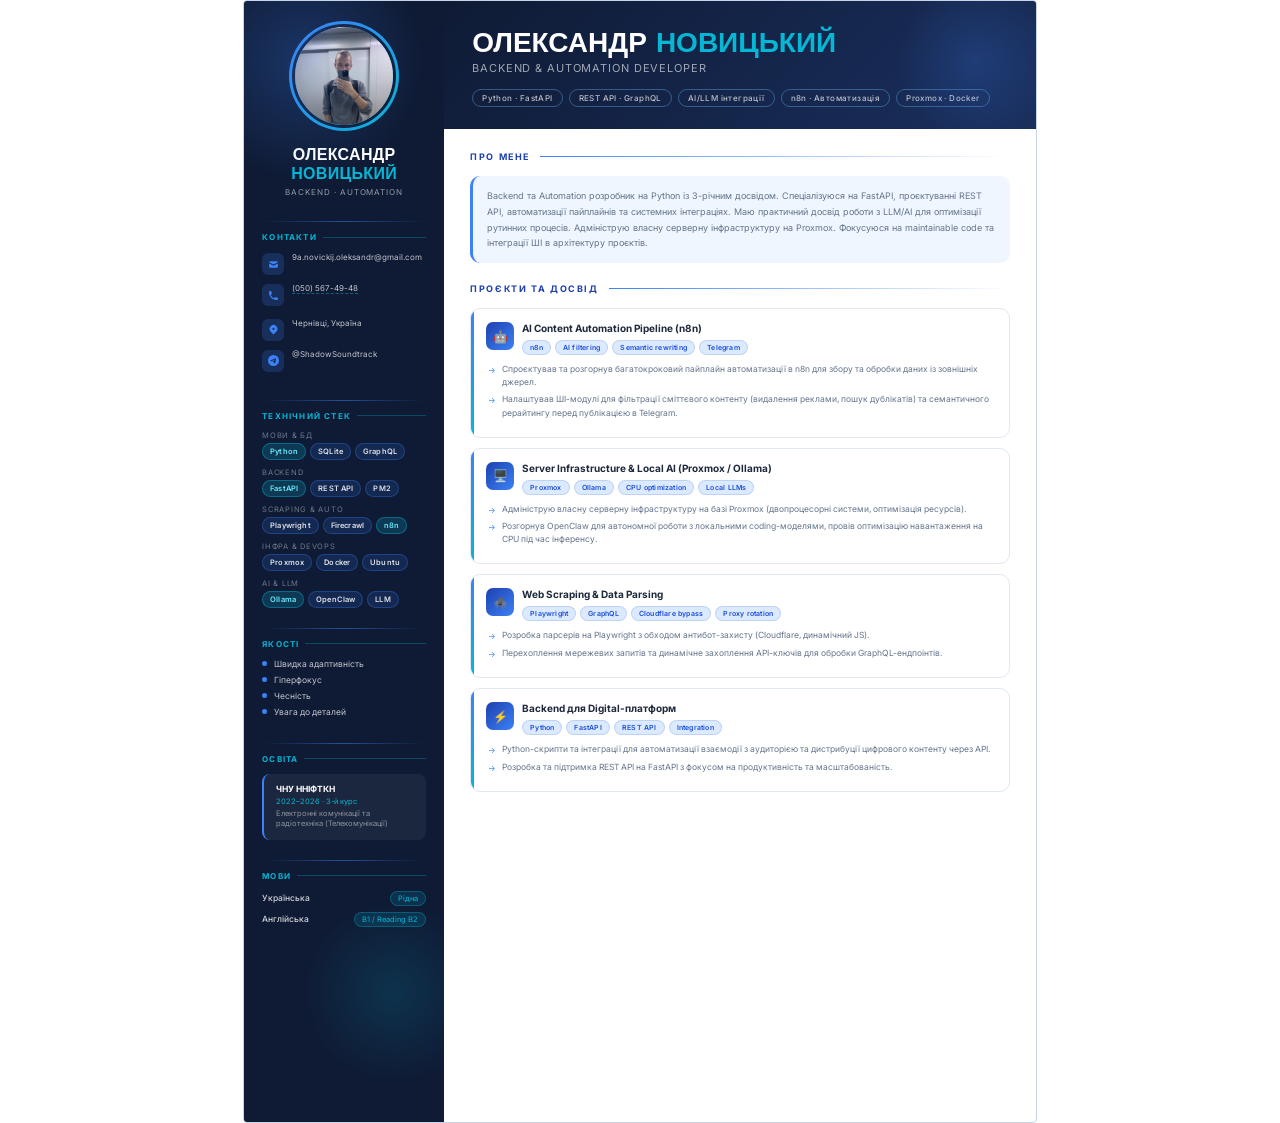
==== Новіцький_Резюме.html @ d30bed6c "first commit" ====
﻿<!DOCTYPE html>
<html lang="uk">
<head>
<meta charset="UTF-8">
<meta name="viewport" content="width=device-width, initial-scale=1.0">
<title>Олександр Новицький — Резюме</title>
<link rel="stylesheet" href="style.css">
<meta name="description" content="Резюме Олександра Новіцького — Backend та Automation розробник на Python, FastAPI, n8n, AI/LLM інтеграції.">
<meta name="author" content="Олександр Новицький">
<meta property="og:title" content="Олександр Новицький — Backend Developer">
<meta property="og:description" content="Backend та Automation розробник на Python із 3-річним досвідом.">
</head>
<body>
<div class="page">

  <!-- SIDEBAR -->
  <aside class="sidebar">
    <div class="photo-wrap">
      <div class="photo-ring">
        <img src="1.jpg" alt="Олександр Новицький">
      </div>
      <div class="s-name">
        <div class="first">ОЛЕКСАНДР</div>
        <div class="last">НОВИЦЬКИЙ</div>
      </div>
      <div class="s-title">Backend · Automation</div>
    </div>

    <div class="divider-grad"></div>

    <!-- Contacts -->
    <div class="s-section">
      <div class="s-section-title">Контакти</div>

      <div class="contact-item">
        <div class="contact-icon">
          <svg viewBox="0 0 20 20"><path d="M2.003 5.884L10 9.882l7.997-3.998A2 2 0 0016 4H4a2 2 0 00-1.997 1.884z"/><path d="M18 8.118l-8 4-8-4V14a2 2 0 002 2h12a2 2 0 002-2V8.118z"/></svg>
        </div>
        <div class="contact-text"><a href="mailto:9a.novickij.oleksandr@gmail.com" class="contact-link">9a.novickij.oleksandr@gmail.com</a></div>
      </div>

      <div class="contact-item">
        <div class="contact-icon">
          <svg viewBox="0 0 20 20"><path d="M2 3a1 1 0 011-1h2.153a1 1 0 01.986.836l.74 4.435a1 1 0 01-.54 1.06l-1.548.773a11.037 11.037 0 006.105 6.105l.774-1.548a1 1 0 011.059-.54l4.435.74a1 1 0 01.836.986V17a1 1 0 01-1 1h-2C7.82 18 2 12.18 2 5V3z"/></svg>
        </div>
        <div class="contact-text"><a href="tel:+380505674948" class="contact-link phone-link" onclick="copyPhone(event)" title="Натисніть для копіювання">(050) 567-49-48</a><span class="copy-toast" id="copyToast">Скопійовано!</span></div>
      </div>

      <div class="contact-item">
        <div class="contact-icon">
          <svg viewBox="0 0 20 20"><path fill-rule="evenodd" d="M5.05 4.05a7 7 0 119.9 9.9L10 18.9l-4.95-4.95a7 7 0 010-9.9zM10 11a2 2 0 100-4 2 2 0 000 4z" clip-rule="evenodd"/></svg>
        </div>
        <div class="contact-text">Чернівці, Україна</div>
      </div>

      <div class="contact-item">
        <div class="contact-icon">
          <svg viewBox="0 0 24 24"><path d="M11.944 0A12 12 0 000 12a12 12 0 0012 12 12 12 0 0012-12A12 12 0 0012 0a12 12 0 00-.056 0zm4.962 7.224c.1-.002.321.023.465.14a.506.506 0 01.171.325c.016.093.036.306.02.472-.18 1.898-.962 6.502-1.36 8.627-.168.9-.499 1.201-.82 1.23-.696.065-1.225-.46-1.9-.902-1.056-.693-1.653-1.124-2.678-1.8-1.185-.78-.417-1.21.258-1.91.177-.184 3.247-2.977 3.307-3.23.007-.032.014-.15-.056-.212s-.174-.041-.249-.024c-.106.024-1.793 1.14-5.061 3.345-.48.33-.913.49-1.302.48-.428-.008-1.252-.241-1.865-.44-.752-.245-1.349-.374-1.297-.789.027-.216.325-.437.893-.663 3.498-1.524 5.83-2.529 6.998-3.014 3.332-1.386 4.025-1.627 4.476-1.635z"/></svg>
        </div>
        <div class="contact-text"><a href="https://t.me/ShadowSoundtrack" class="contact-link" target="_blank">@ShadowSoundtrack</a></div>
      </div>
    </div>

    <div class="divider-grad"></div>

    <!-- Tech Stack -->
    <div class="s-section">
      <div class="s-section-title">Технічний стек</div>

      <div class="tech-cat">Мови & БД</div>
      <div class="tech-grid">
        <span class="tech-pill highlight">Python</span>
        <span class="tech-pill">SQLite</span>
        <span class="tech-pill">GraphQL</span>
      </div>

      <div class="tech-cat">Backend</div>
      <div class="tech-grid">
        <span class="tech-pill highlight">FastAPI</span>
        <span class="tech-pill">REST API</span>
        <span class="tech-pill">PM2</span>
      </div>

      <div class="tech-cat">Scraping & Auto</div>
      <div class="tech-grid">
        <span class="tech-pill">Playwright</span>
        <span class="tech-pill">Firecrawl</span>
        <span class="tech-pill highlight">n8n</span>
      </div>

      <div class="tech-cat">Інфра & DevOps</div>
      <div class="tech-grid">
        <span class="tech-pill">Proxmox</span>
        <span class="tech-pill">Docker</span>
        <span class="tech-pill">Ubuntu</span>
      </div>

      <div class="tech-cat">AI & LLM</div>
      <div class="tech-grid">
        <span class="tech-pill highlight">Ollama</span>
        <span class="tech-pill">OpenClaw</span>
        <span class="tech-pill">LLM</span>
      </div>
    </div>

    <div class="divider-grad"></div>

    <!-- Qualities -->
    <div class="s-section">
      <div class="s-section-title">Якості</div>
      <div class="quality-item"><div class="quality-dot"></div>Швидка адаптивність</div>
      <div class="quality-item"><div class="quality-dot"></div>Гіперфокус</div>
      <div class="quality-item"><div class="quality-dot"></div>Чесність</div>
      <div class="quality-item"><div class="quality-dot"></div>Увага до деталей</div>
    </div>

    <div class="divider-grad"></div>

    <!-- Education -->
    <div class="s-section">
      <div class="s-section-title">Освіта</div>
      <div class="edu-block">
        <div class="edu-uni">ЧНУ ННІФТКН</div>
        <div class="edu-year">2022–2026 · 3-й курс</div>
        <div class="edu-spec">Електронні комунікації та радіотехніка (Телекомунікації)</div>
      </div>
    </div>

    <div class="divider-grad"></div>

    <!-- Languages -->
    <div class="s-section">
      <div class="s-section-title">Мови</div>
      <div class="lang-item"><span class="lang-name">Українська</span><span class="lang-level">Рідна</span></div>
      <div class="lang-item"><span class="lang-name">Англійська</span><span class="lang-level">B1 / Reading B2</span></div>
    </div>  </aside>

  <!-- MAIN -->
  <main class="main">
    <div class="main-header">
      <div class="main-header-name">ОЛЕКСАНДР <span>НОВИЦЬКИЙ</span></div>
      <div class="main-header-role">Backend &amp; Automation Developer</div>
      <div class="header-tags">
        <span class="header-tag">Python · FastAPI</span>
        <span class="header-tag">REST API · GraphQL</span>
        <span class="header-tag">AI/LLM інтеграції</span>
        <span class="header-tag">n8n · Автоматизація</span>
        <span class="header-tag">Proxmox · Docker</span>
      </div>
    </div>

    <div class="content">

      <!-- About -->
      <div class="section">
        <div class="section-title">Про мене</div>
        <div class="about-text">
          Backend та Automation розробник на Python із 3-річним досвідом. Спеціалізуюся на FastAPI, проєктуванні REST API, автоматизації пайплайнів та системних інтеграціях. Маю практичний досвід роботи з LLM/AI для оптимізації рутинних процесів. Адмініструю власну серверну інфраструктуру на Proxmox. Фокусуюся на maintainable code та інтеграції ШІ в архітектуру проєктів.
        </div>
      </div>

      <!-- Projects -->
      <div class="section">
        <div class="section-title">Проєкти та досвід</div>

        <div class="project-card">
          <div class="project-header">
            <div class="project-icon">🤖</div>
            <div class="project-title-wrap">
              <div class="project-title">AI Content Automation Pipeline (n8n)</div>
              <div class="tag-row">
                <span class="tag">n8n</span>
                <span class="tag">AI filtering</span>
                <span class="tag">Semantic rewriting</span>
                <span class="tag">Telegram</span>
              </div>
            </div>
          </div>
          <div class="project-bullets">
            <div class="bullet">Спроєктував та розгорнув багатокроковий пайплайн автоматизації в n8n для збору та обробки даних із зовнішніх джерел.</div>
            <div class="bullet">Налаштував ШІ-модулі для фільтрації сміттєвого контенту (видалення реклами, пошук дублікатів) та семантичного рерайтингу перед публікацією в Telegram.</div>
          </div>
        </div>

        <div class="project-card">
          <div class="project-header">
            <div class="project-icon">🖥️</div>
            <div class="project-title-wrap">
              <div class="project-title">Server Infrastructure &amp; Local AI (Proxmox / Ollama)</div>
              <div class="tag-row">
                <span class="tag">Proxmox</span>
                <span class="tag">Ollama</span>
                <span class="tag">CPU optimization</span>
                <span class="tag">Local LLMs</span>
              </div>
            </div>
          </div>
          <div class="project-bullets">
            <div class="bullet">Адмініструю власну серверну інфраструктуру на базі Proxmox (двопроцесорні системи, оптимізація ресурсів).</div>
            <div class="bullet">Розгорнув OpenClaw для автономної роботи з локальними coding-моделями, провів оптимізацію навантаження на CPU під час інференсу.</div>
          </div>
        </div>

        <div class="project-card">
          <div class="project-header">
            <div class="project-icon">🕷️</div>
            <div class="project-title-wrap">
              <div class="project-title">Web Scraping &amp; Data Parsing</div>
              <div class="tag-row">
                <span class="tag">Playwright</span>
                <span class="tag">GraphQL</span>
                <span class="tag">Cloudflare bypass</span>
                <span class="tag">Proxy rotation</span>
              </div>
            </div>
          </div>
          <div class="project-bullets">
            <div class="bullet">Розробка парсерів на Playwright з обходом антибот-захисту (Cloudflare, динамічний JS).</div>
            <div class="bullet">Перехоплення мережевих запитів та динамічне захоплення API-ключів для обробки GraphQL-ендпоінтів.</div>
          </div>
        </div>

        <div class="project-card">
          <div class="project-header">
            <div class="project-icon">⚡</div>
            <div class="project-title-wrap">
              <div class="project-title">Backend для Digital-платформ</div>
              <div class="tag-row">
                <span class="tag">Python</span>
                <span class="tag">FastAPI</span>
                <span class="tag">REST API</span>
                <span class="tag">Integration</span>
              </div>
            </div>
          </div>
          <div class="project-bullets">
            <div class="bullet">Python-скрипти та інтеграції для автоматизації взаємодії з аудиторією та дистрибуції цифрового контенту через API.</div>
            <div class="bullet">Розробка та підтримка REST API на FastAPI з фокусом на продуктивність та масштабованість.</div>
          </div>
        </div>

      </div>
    </div>
  </main>

</div>
<script>
function copyPhone(e) {
  e.preventDefault();
  navigator.clipboard.writeText('+380505674948').then(function() {
    var toast = document.getElementById('copyToast');
    toast.classList.add('show');
    setTimeout(function() { toast.classList.remove('show'); }, 2000);
  });
}
</script></body>
</html>
---- style.css ----
﻿
  @import url('https://fonts.googleapis.com/css2?family=Inter:wght@300;400;500;600;700;800&family=Syne:wght@700;800&display=swap');

  *, *::before, *::after { box-sizing: border-box; margin: 0; padding: 0; }

  :root {
    --navy: #0F1B35;
    --blue: #1E40AF;
    --accent: #3B82F6;
    --cyan: #06B6D4;
    --light: #F0F6FF;
    --text: #1E293B;
    --muted: #64748B;
    --border: #E2E8F0;
    --tag-bg: #DBEAFE;
    --tag-text: #1D4ED8;
    --white: #ffffff;
  }

  body {
    font-family: 'Inter', sans-serif;
    background: #E8EDF5;
    display: flex;
    justify-content: center;
    align-items: flex-start;
    min-height: 100vh;
    padding: 100px 20px;
    color: var(--text);
  }

  .page {
    width: 210mm;
    min-height: 297mm;
    background: white;
    display: grid;
    grid-template-columns: 200px 1fr;
    box-shadow: 0 20px 60px rgba(0,0,0,0.15);
    border-radius: 4px;
    border: 1px solid #C8D5E8;
    overflow: hidden;
    position: relative;
  }

  /* ─── SIDEBAR ─── */
  .sidebar {
    background: var(--navy);
    padding: 0;
    display: flex;
    flex-direction: column;
    position: relative;
    overflow: hidden;
  }

  .sidebar::before {
    content: '';
    position: absolute;
    top: -60px; left: -60px;
    width: 240px; height: 240px;
    background: radial-gradient(circle, rgba(59,130,246,0.25) 0%, transparent 70%);
    pointer-events: none;
  }
  .sidebar::after {
    content: '';
    position: absolute;
    bottom: 40px; right: -40px;
    width: 180px; height: 180px;
    background: radial-gradient(circle, rgba(6,182,212,0.15) 0%, transparent 70%);
    pointer-events: none;
  }

  .photo-wrap {
    padding: 20px 20px 14px;
    display: flex;
    flex-direction: column;
    align-items: center;
    gap: 0;
  }

  .photo-ring {
    width: 110px;
    height: 110px;
    border-radius: 50%;
    padding: 3px;
    background: linear-gradient(135deg, var(--accent), var(--cyan));
    flex-shrink: 0;
  }

  .photo-ring img {
    width: 100%;
    height: 100%;
    border-radius: 50%;
    object-fit: cover;
    object-position: center top;
    display: block;
    border: 3px solid var(--navy);
  }

  .s-name {
    margin-top: 14px;
    text-align: center;
  }

  .s-name .first {
    font-family: 'Syne', sans-serif;
    font-size: 16px;
    font-weight: 800;
    color: white;
    letter-spacing: 0.02em;
    line-height: 1.2;
  }

  .s-name .last {
    font-family: 'Syne', sans-serif;
    font-size: 16px;
    font-weight: 800;
    color: var(--cyan);
    letter-spacing: 0.02em;
  }

  .s-title {
    font-size: 8px;
    color: rgba(255,255,255,0.55);
    text-transform: uppercase;
    letter-spacing: 0.12em;
    margin-top: 4px;
    text-align: center;
  }

  .divider-grad {
    height: 1px;
    background: linear-gradient(90deg, transparent, rgba(59,130,246,0.5), transparent);
    margin: 10px 20px;
  }

  .s-section {
    padding: 0 18px 10px;
  }

  .s-section-title {
    font-size: 8px;
    font-weight: 700;
    text-transform: uppercase;
    letter-spacing: 0.15em;
    color: var(--cyan);
    margin-bottom: 10px;
    display: flex;
    align-items: center;
    gap: 6px;
  }

  .s-section-title::after {
    content: '';
    flex: 1;
    height: 1px;
    background: rgba(6,182,212,0.3);
  }

  /* Contacts */
  .contact-item {
    display: flex;
    align-items: flex-start;
    gap: 8px;
    margin-bottom: 8px;
  }

  .contact-icon {
    width: 22px;
    height: 22px;
    border-radius: 6px;
    background: rgba(59,130,246,0.2);
    display: flex;
    align-items: center;
    justify-content: center;
    flex-shrink: 0;
    margin-top: 1px;
  }

  .contact-icon svg {
    width: 11px;
    height: 11px;
    fill: var(--accent);
  }

  .contact-text {
    font-size: 8px;
    color: rgba(255,255,255,0.75);
    line-height: 1.4;
    overflow-wrap: break-word;
    word-break: break-word;
  }

  /* Tech pills */
  .tech-grid {
    display: flex;
    flex-wrap: wrap;
    gap: 4px;
  }

  .tech-pill {
    font-size: 7.5px;
    font-weight: 600;
    padding: 3px 7px;
    border-radius: 20px;
    background: rgba(59,130,246,0.15);
    color: rgba(255,255,255,0.85);
    border: 1px solid rgba(59,130,246,0.3);
    letter-spacing: 0.02em;
  }

  .tech-pill.highlight {
    background: rgba(6,182,212,0.2);
    border-color: rgba(6,182,212,0.4);
    color: #67E8F9;
  }

  /* Cat label */
  .tech-cat {
    font-size: 7.5px;
    color: rgba(255,255,255,0.4);
    text-transform: uppercase;
    letter-spacing: 0.1em;
    margin-top: 8px;
    margin-bottom: 3px;
  }

  /* Qualities */
  .quality-item {
    display: flex;
    align-items: center;
    gap: 7px;
    margin-bottom: 6px;
    font-size: 8.5px;
    color: rgba(255,255,255,0.75);
  }

  .quality-dot {
    width: 5px;
    height: 5px;
    border-radius: 50%;
    background: var(--accent);
    flex-shrink: 0;
  }

  /* Education */
  .edu-block {
    background: rgba(255,255,255,0.05);
    border-radius: 8px;
    padding: 10px 12px;
    border-left: 2px solid var(--accent);
  }

  .edu-uni {
    font-size: 8.5px;
    font-weight: 700;
    color: white;
    margin-bottom: 3px;
  }

  .edu-year {
    font-size: 7.5px;
    color: var(--cyan);
    margin-bottom: 3px;
  }

  .edu-spec {
    font-size: 7.5px;
    color: rgba(255,255,255,0.5);
    line-height: 1.4;
  }

  /* ─── MAIN ─── */
  .main {
    padding: 0;
    display: flex;
    flex-direction: column;
  }

  /* Header strip */
  .main-header {
    background: linear-gradient(135deg, var(--navy) 0%, #1a2f5e 100%);
    padding: 28px 28px 22px;
    position: relative;
    overflow: hidden;
  }

  .main-header::before {
    content: '';
    position: absolute;
    right: -20px; top: -20px;
    width: 160px; height: 160px;
    background: radial-gradient(circle, rgba(59,130,246,0.2) 0%, transparent 70%);
  }

  .main-header-name {
    font-family: 'Syne', sans-serif;
    font-size: 28px;
    font-weight: 800;
    color: white;
    line-height: 1;
    margin-bottom: 4px;
  }

  .main-header-name span {
    color: var(--cyan);
  }

  .main-header-role {
    font-size: 11px;
    color: rgba(255,255,255,0.6);
    font-weight: 400;
    letter-spacing: 0.08em;
    text-transform: uppercase;
    margin-bottom: 14px;
  }

  .header-tags {
    display: flex;
    flex-wrap: wrap;
    gap: 6px;
  }

  .header-tag {
    font-size: 8px;
    padding: 3px 9px;
    border-radius: 20px;
    border: 1px solid rgba(99,179,237,0.4);
    color: rgba(255,255,255,0.7);
    font-weight: 500;
    letter-spacing: 0.05em;
  }

  /* Content */
  .content {
    padding: 22px 26px;
    flex: 1;
  }

  .section {
    margin-bottom: 20px;
  }

  .section-title {
    font-size: 9px;
    font-weight: 700;
    text-transform: uppercase;
    letter-spacing: 0.18em;
    color: var(--blue);
    margin-bottom: 14px;
    display: flex;
    align-items: center;
    gap: 10px;
  }

  .section-title::after {
    content: '';
    flex: 1;
    height: 1px;
    background: linear-gradient(90deg, var(--accent), transparent);
  }

  /* About */
  .about-text {
    font-size: 9px;
    line-height: 1.75;
    color: var(--muted);
    background: var(--light);
    border-radius: 10px;
    padding: 12px 14px;
    border-left: 3px solid var(--accent);
  }

  /* Projects */
  .project-card {
    border: 1px solid var(--border);
    border-radius: 10px;
    padding: 13px 15px;
    margin-bottom: 10px;
    position: relative;
    overflow: hidden;
    background: white;
    transition: all 0.2s;
  }

  .project-card::before {
    content: '';
    position: absolute;
    left: 0; top: 0; bottom: 0;
    width: 3px;
    background: linear-gradient(180deg, var(--accent), var(--cyan));
  }

  .project-header {
    display: flex;
    align-items: flex-start;
    justify-content: space-between;
    margin-bottom: 8px;
    gap: 8px;
  }

  .project-icon {
    width: 28px;
    height: 28px;
    border-radius: 7px;
    background: linear-gradient(135deg, var(--blue), var(--accent));
    display: flex;
    align-items: center;
    justify-content: center;
    flex-shrink: 0;
    font-size: 12px;
  }

  .project-title-wrap {
    flex: 1;
  }

  .project-title {
    font-size: 10px;
    font-weight: 700;
    color: var(--text);
    line-height: 1.3;
    margin-bottom: 5px;
  }

  .tag-row {
    display: flex;
    flex-wrap: wrap;
    gap: 4px;
  }

  .tag {
    font-size: 7px;
    font-weight: 600;
    padding: 2px 7px;
    border-radius: 20px;
    background: var(--tag-bg);
    color: var(--tag-text);
    letter-spacing: 0.03em;
    border: 1px solid rgba(29,78,216,0.15);
  }

  .project-bullets {
    margin-top: 8px;
    padding-left: 2px;
  }

  .bullet {
    font-size: 8.5px;
    color: var(--muted);
    line-height: 1.55;
    margin-bottom: 4px;
    display: flex;
    gap: 6px;
  }

  .bullet::before {
    content: '→';
    color: var(--accent);
    font-size: 8px;
    flex-shrink: 0;
    margin-top: 1px;
  }

  /* Print */
  @media print {
    body { background: white; padding: 0; }
    .page { box-shadow: none; width: 100%; }
  }


/* clickable contact links */
.contact-link {
  color: rgba(255,255,255,0.75);
  text-decoration: none;
  transition: color 0.2s;
}
.contact-link:hover {
  color: #67E8F9;
  text-decoration: underline;
}
.phone-link {
  cursor: copy;
  border-bottom: 1px dashed rgba(6,182,212,0.45);
  transition: color 0.2s, border-color 0.2s, text-shadow 0.2s;
}
.phone-link:hover {
  color: #67E8F9 !important;
  border-bottom-color: #67E8F9;
  text-shadow: 0 0 8px rgba(6,182,212,0.5);
  text-decoration: none !important;
}
.copy-toast {
  display: inline-block;
  background: #22C55E;
  color: white;
  font-size: 8px;
  padding: 2px 8px;
  border-radius: 20px;
  opacity: 0;
  margin-left: 4px;
  transition: opacity 0.3s;
  pointer-events: none;
}
.copy-toast.show {
  opacity: 1;
}

/* Languages section */
.lang-item {
  display: flex;
  justify-content: space-between;
  align-items: center;
  margin-bottom: 6px;
  font-size: 8.5px;
}
.lang-name {
  color: rgba(255,255,255,0.8);
  font-weight: 500;
}
.lang-level {
  color: var(--cyan);
  font-size: 7.5px;
  background: rgba(6,182,212,0.15);
  padding: 2px 7px;
  border-radius: 10px;
  border: 1px solid rgba(6,182,212,0.3);
}


  body { background: white; padding: 0; }
  .page { box-shadow: none; width: 210mm; }
}
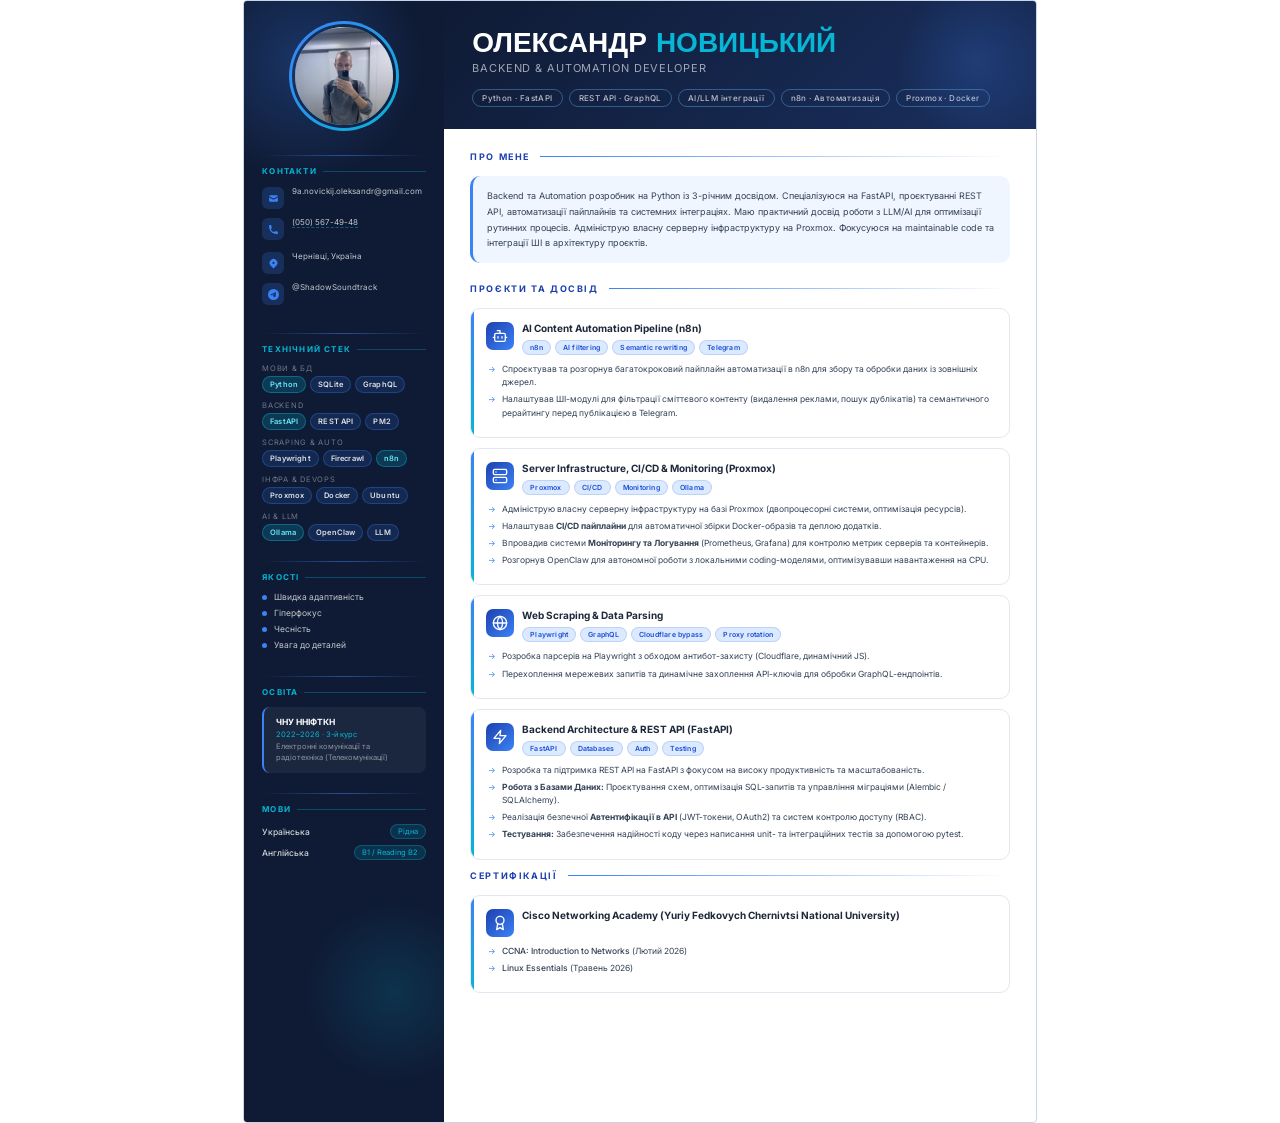
==== commit f2d21cda: "UI/UX updates, add practical experience, add Cisco and Linux certifications" ====
--- a/Новіцький_Резюме.html
+++ b/Новіцький_Резюме.html
@@ -1,4 +1,4 @@
-﻿<!DOCTYPE html>
+<!DOCTYPE html>
 <html lang="uk">
 <head>
 <meta charset="UTF-8">
@@ -19,11 +19,6 @@
       <div class="photo-ring">
         <img src="1.jpg" alt="Олександр Новицький">
       </div>
-      <div class="s-name">
-        <div class="first">ОЛЕКСАНДР</div>
-        <div class="last">НОВИЦЬКИЙ</div>
-      </div>
-      <div class="s-title">Backend · Automation</div>
     </div>
 
     <div class="divider-grad"></div>
@@ -165,7 +160,7 @@
 
         <div class="project-card">
           <div class="project-header">
-            <div class="project-icon">🤖</div>
+            <div class="project-icon"><svg xmlns="http://www.w3.org/2000/svg" width="16" height="16" viewBox="0 0 24 24" fill="none" stroke="currentColor" stroke-width="2" stroke-linecap="round" stroke-linejoin="round"><path d="M12 8V4H8"/><rect width="16" height="12" x="4" y="8" rx="2"/><path d="M2 14h2"/><path d="M20 14h2"/><path d="M15 13v2"/><path d="M9 13v2"/></svg></div>
             <div class="project-title-wrap">
               <div class="project-title">AI Content Automation Pipeline (n8n)</div>
               <div class="tag-row">
@@ -184,26 +179,28 @@
 
         <div class="project-card">
           <div class="project-header">
-            <div class="project-icon">🖥️</div>
-            <div class="project-title-wrap">
-              <div class="project-title">Server Infrastructure &amp; Local AI (Proxmox / Ollama)</div>
+            <div class="project-icon"><svg xmlns="http://www.w3.org/2000/svg" width="16" height="16" viewBox="0 0 24 24" fill="none" stroke="currentColor" stroke-width="2" stroke-linecap="round" stroke-linejoin="round"><rect width="20" height="8" x="2" y="2" rx="2" ry="2"/><rect width="20" height="8" x="2" y="14" rx="2" ry="2"/><line x1="6" x2="6.01" y1="6" y2="6"/><line x1="6" x2="6.01" y1="18" y2="18"/></svg></div>
+            <div class="project-title-wrap">
+              <div class="project-title">Server Infrastructure, CI/CD &amp; Monitoring (Proxmox)</div>
               <div class="tag-row">
                 <span class="tag">Proxmox</span>
+                <span class="tag">CI/CD</span>
+                <span class="tag">Monitoring</span>
                 <span class="tag">Ollama</span>
-                <span class="tag">CPU optimization</span>
-                <span class="tag">Local LLMs</span>
               </div>
             </div>
           </div>
           <div class="project-bullets">
             <div class="bullet">Адмініструю власну серверну інфраструктуру на базі Proxmox (двопроцесорні системи, оптимізація ресурсів).</div>
-            <div class="bullet">Розгорнув OpenClaw для автономної роботи з локальними coding-моделями, провів оптимізацію навантаження на CPU під час інференсу.</div>
-          </div>
-        </div>
-
-        <div class="project-card">
-          <div class="project-header">
-            <div class="project-icon">🕷️</div>
+            <div class="bullet">Налаштував <b>CI/CD пайплайни</b> для автоматичної збірки Docker-образів та деплою додатків.</div>
+            <div class="bullet">Впровадив системи <b>Моніторингу та Логування</b> (Prometheus, Grafana) для контролю метрик серверів та контейнерів.</div>
+            <div class="bullet">Розгорнув OpenClaw для автономної роботи з локальними coding-моделями, оптимізувавши навантаження на CPU.</div>
+          </div>
+        </div>
+
+        <div class="project-card">
+          <div class="project-header">
+            <div class="project-icon"><svg xmlns="http://www.w3.org/2000/svg" width="16" height="16" viewBox="0 0 24 24" fill="none" stroke="currentColor" stroke-width="2" stroke-linecap="round" stroke-linejoin="round"><circle cx="12" cy="12" r="10"/><path d="M12 2a14.5 14.5 0 0 0 0 20 14.5 14.5 0 0 0 0-20"/><path d="M2 12h20"/></svg></div>
             <div class="project-title-wrap">
               <div class="project-title">Web Scraping &amp; Data Parsing</div>
               <div class="tag-row">
@@ -222,23 +219,40 @@
 
         <div class="project-card">
           <div class="project-header">
-            <div class="project-icon">⚡</div>
-            <div class="project-title-wrap">
-              <div class="project-title">Backend для Digital-платформ</div>
-              <div class="tag-row">
-                <span class="tag">Python</span>
+            <div class="project-icon"><svg xmlns="http://www.w3.org/2000/svg" width="16" height="16" viewBox="0 0 24 24" fill="none" stroke="currentColor" stroke-width="2" stroke-linecap="round" stroke-linejoin="round"><polygon points="13 2 3 14 12 14 11 22 21 10 12 10 13 2"/></svg></div>
+            <div class="project-title-wrap">
+              <div class="project-title">Backend Architecture &amp; REST API (FastAPI)</div>
+              <div class="tag-row">
                 <span class="tag">FastAPI</span>
-                <span class="tag">REST API</span>
-                <span class="tag">Integration</span>
-              </div>
-            </div>
-          </div>
-          <div class="project-bullets">
-            <div class="bullet">Python-скрипти та інтеграції для автоматизації взаємодії з аудиторією та дистрибуції цифрового контенту через API.</div>
-            <div class="bullet">Розробка та підтримка REST API на FastAPI з фокусом на продуктивність та масштабованість.</div>
-          </div>
-        </div>
-
+                <span class="tag">Databases</span>
+                <span class="tag">Auth</span>
+                <span class="tag">Testing</span>
+              </div>
+            </div>
+          </div>
+          <div class="project-bullets">
+            <div class="bullet">Розробка та підтримка REST API на FastAPI з фокусом на високу продуктивність та масштабованість.</div>
+            <div class="bullet"><b>Робота з Базами Даних:</b> Проєктування схем, оптимізація SQL-запитів та управління міграціями (Alembic / SQLAlchemy).</div>
+            <div class="bullet">Реалізація безпечної <b>Автентифікації в API</b> (JWT-токени, OAuth2) та систем контролю доступу (RBAC).</div>
+            <div class="bullet"><b>Тестування:</b> Забезпечення надійності коду через написання unit- та інтеграційних тестів за допомогою pytest.</div>
+          </div>
+        </div>
+
+      <!-- Certifications -->
+      <div class="section">
+        <div class="section-title">Сертифікації</div>
+        <div class="project-card">
+          <div class="project-header">
+            <div class="project-icon"><svg xmlns="http://www.w3.org/2000/svg" width="16" height="16" viewBox="0 0 24 24" fill="none" stroke="currentColor" stroke-width="2" stroke-linecap="round" stroke-linejoin="round"><circle cx="12" cy="8" r="6"/><path d="M15.477 12.89 17 22l-5-3-5 3 1.523-9.11"/></svg></div>
+            <div class="project-title-wrap">
+              <div class="project-title">Cisco Networking Academy (Yuriy Fedkovych Chernivtsi National University)</div>
+            </div>
+          </div>
+          <div class="project-bullets">
+            <div class="bullet"><a href="ccna.pdf" target="_blank" style="color: var(--primary); text-decoration: none; font-weight: 500;">CCNA: Introduction to Networks</a> (Лютий 2026)</div>
+            <div class="bullet"><a href="linux.pdf" target="_blank" style="color: var(--primary); text-decoration: none; font-weight: 500;">Linux Essentials</a> (Травень 2026)</div>
+          </div>
+        </div>
       </div>
     </div>
   </main>
--- a/style.css
+++ b/style.css
@@ -1,4 +1,4 @@
-﻿
+
   @import url('https://fonts.googleapis.com/css2?family=Inter:wght@300;400;500;600;700;800&family=Syne:wght@700;800&display=swap');
 
   *, *::before, *::after { box-sizing: border-box; margin: 0; padding: 0; }
@@ -10,7 +10,7 @@
     --cyan: #06B6D4;
     --light: #F0F6FF;
     --text: #1E293B;
-    --muted: #64748B;
+    --muted: #334155;
     --border: #E2E8F0;
     --tag-bg: #DBEAFE;
     --tag-text: #1D4ED8;
@@ -407,6 +407,7 @@
     justify-content: center;
     flex-shrink: 0;
     font-size: 12px;
+    color: #ffffff;
   }
 
   .project-title-wrap {
@@ -448,16 +449,17 @@
     color: var(--muted);
     line-height: 1.55;
     margin-bottom: 4px;
-    display: flex;
-    gap: 6px;
+    position: relative;
+    padding-left: 14px;
   }
 
   .bullet::before {
     content: '→';
     color: var(--accent);
     font-size: 8px;
-    flex-shrink: 0;
-    margin-top: 1px;
+    position: absolute;
+    left: 0;
+    top: 0;
   }
 
   /* Print */
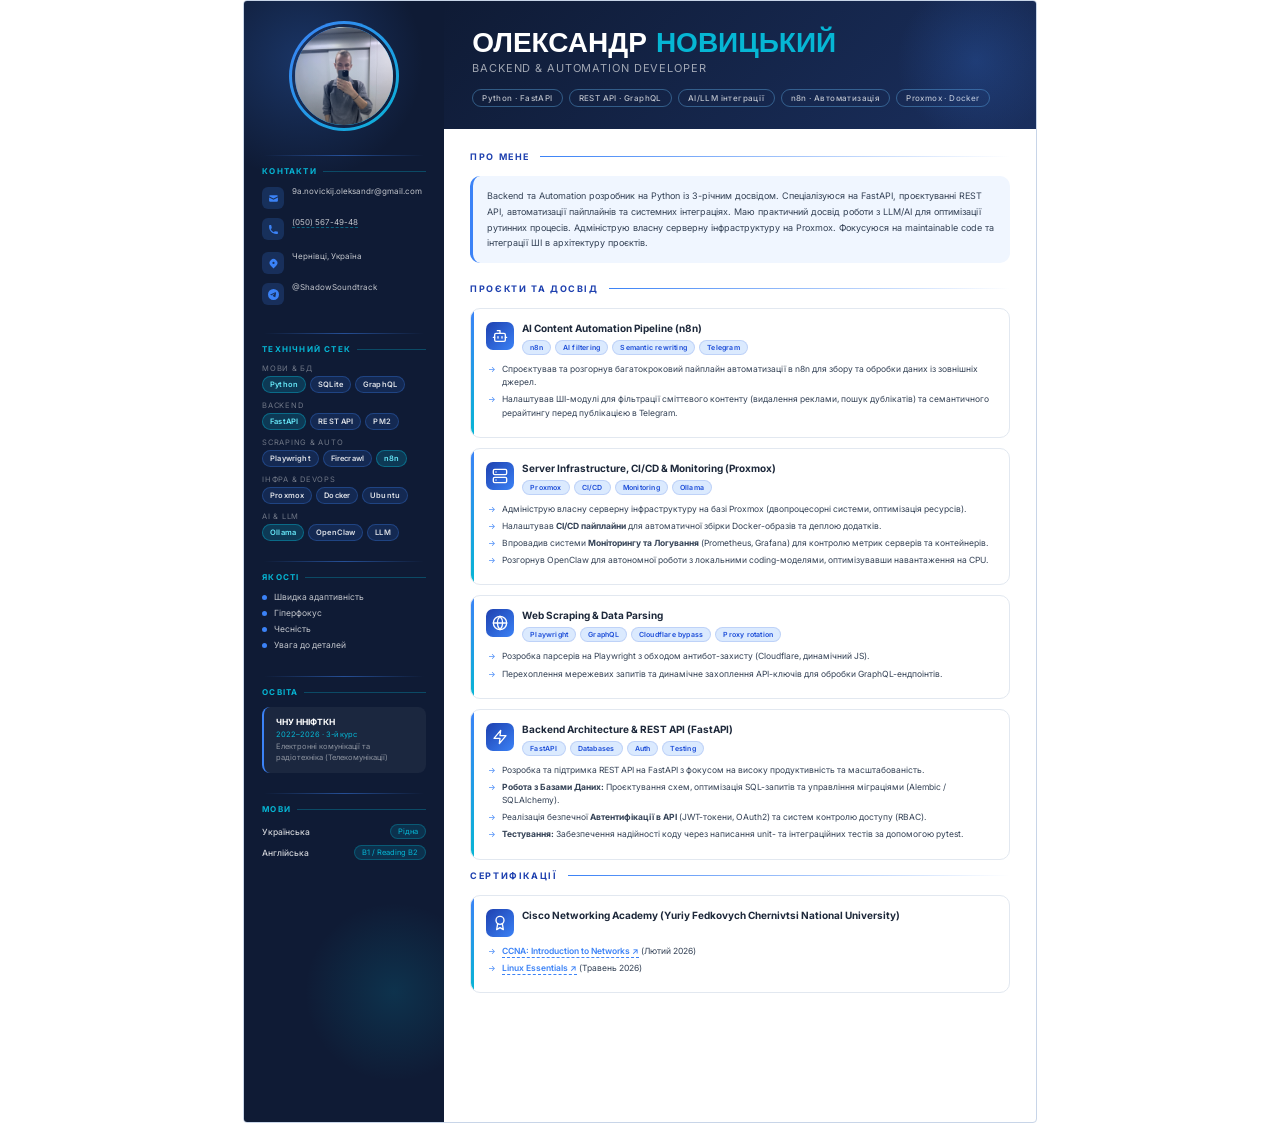
==== commit 029ff69e: "Highlight certificate links" ====
--- a/Новіцький_Резюме.html
+++ b/Новіцький_Резюме.html
@@ -249,8 +249,8 @@
             </div>
           </div>
           <div class="project-bullets">
-            <div class="bullet"><a href="ccna.pdf" target="_blank" style="color: var(--primary); text-decoration: none; font-weight: 500;">CCNA: Introduction to Networks</a> (Лютий 2026)</div>
-            <div class="bullet"><a href="linux.pdf" target="_blank" style="color: var(--primary); text-decoration: none; font-weight: 500;">Linux Essentials</a> (Травень 2026)</div>
+            <div class="bullet"><a href="ccna.pdf" target="_blank" style="color: var(--accent); text-decoration: underline; text-decoration-style: dashed; text-underline-offset: 3px; font-weight: 600;">CCNA: Introduction to Networks ↗</a> (Лютий 2026)</div>
+            <div class="bullet"><a href="linux.pdf" target="_blank" style="color: var(--accent); text-decoration: underline; text-decoration-style: dashed; text-underline-offset: 3px; font-weight: 600;">Linux Essentials ↗</a> (Травень 2026)</div>
           </div>
         </div>
       </div>
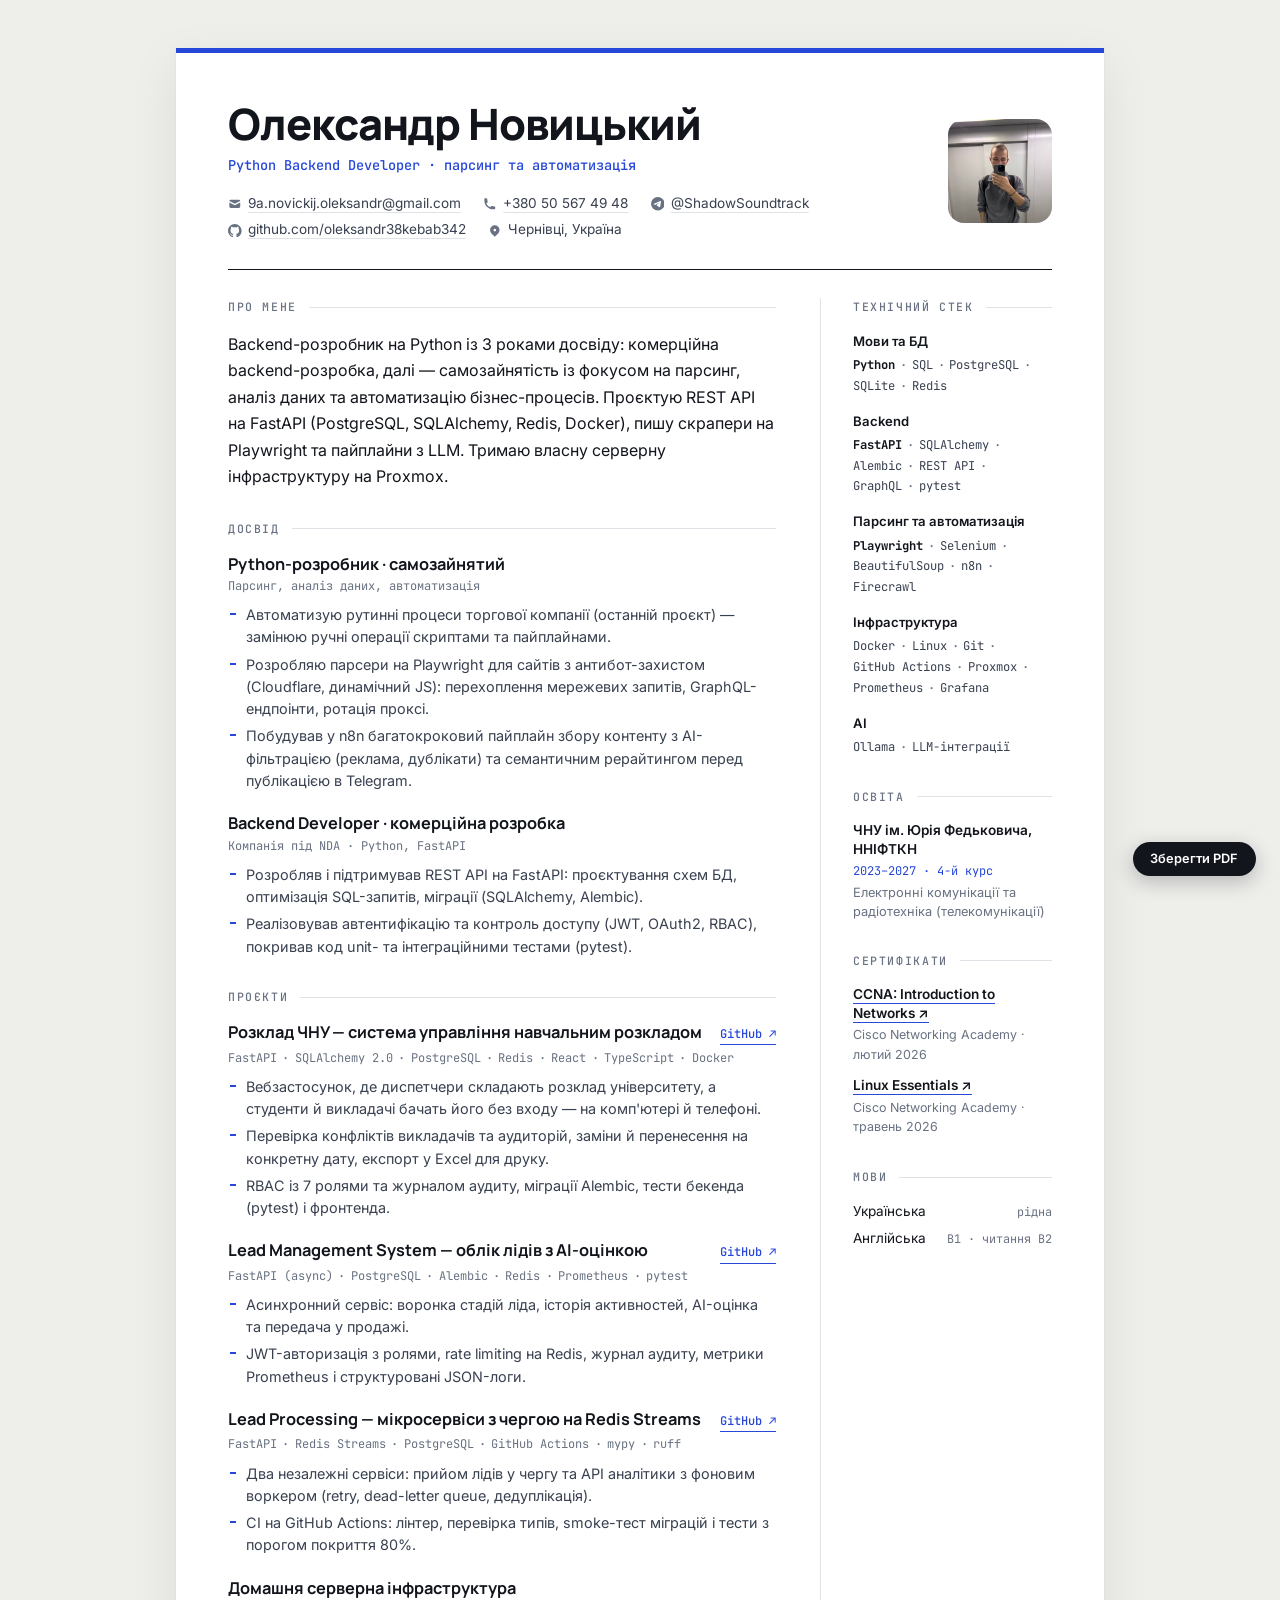
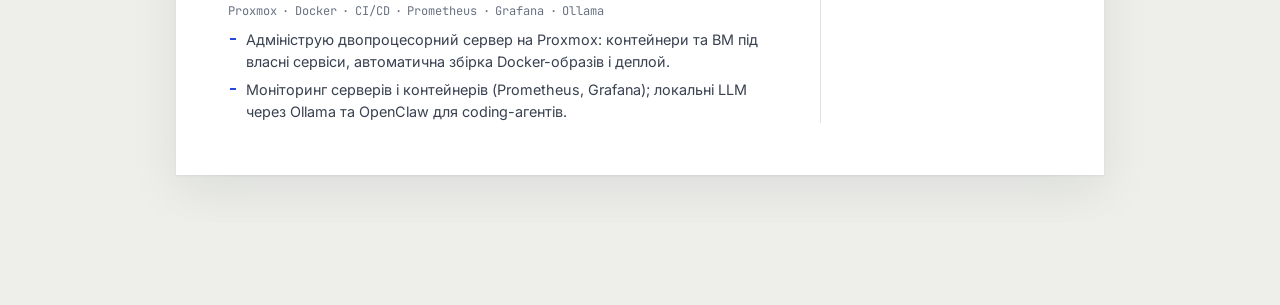
==== commit bf526808: "Redesign resume and remove hidden ATS prompt injection - Remove hidden prompt-injection text and the" ====
--- a/Новіцький_Резюме.html
+++ b/Новіцький_Резюме.html
@@ -2,271 +2,11 @@
 <html lang="uk">
 <head>
 <meta charset="UTF-8">
-<meta name="viewport" content="width=device-width, initial-scale=1.0">
-<title>Олександр Новицький — Резюме</title>
-<link rel="stylesheet" href="style.css">
-<meta name="description" content="Резюме Олександра Новіцького — Backend та Automation розробник на Python, FastAPI, n8n, AI/LLM інтеграції.">
-<meta name="author" content="Олександр Новицький">
-<meta property="og:title" content="Олександр Новицький — Backend Developer">
-<meta property="og:description" content="Backend та Automation розробник на Python із 3-річним досвідом.">
+<meta http-equiv="refresh" content="0; url=index.html">
+<link rel="canonical" href="index.html">
+<title>Олександр Новицький — резюме</title>
 </head>
 <body>
-<div class="page">
-
-  <!-- SIDEBAR -->
-  <aside class="sidebar">
-    <div class="photo-wrap">
-      <div class="photo-ring">
-        <img src="1.jpg" alt="Олександр Новицький">
-      </div>
-    </div>
-
-    <div class="divider-grad"></div>
-
-    <!-- Contacts -->
-    <div class="s-section">
-      <div class="s-section-title">Контакти</div>
-
-      <div class="contact-item">
-        <div class="contact-icon">
-          <svg viewBox="0 0 20 20"><path d="M2.003 5.884L10 9.882l7.997-3.998A2 2 0 0016 4H4a2 2 0 00-1.997 1.884z"/><path d="M18 8.118l-8 4-8-4V14a2 2 0 002 2h12a2 2 0 002-2V8.118z"/></svg>
-        </div>
-        <div class="contact-text"><a href="mailto:9a.novickij.oleksandr@gmail.com" class="contact-link">9a.novickij.oleksandr@gmail.com</a></div>
-      </div>
-
-      <div class="contact-item">
-        <div class="contact-icon">
-          <svg viewBox="0 0 20 20"><path d="M2 3a1 1 0 011-1h2.153a1 1 0 01.986.836l.74 4.435a1 1 0 01-.54 1.06l-1.548.773a11.037 11.037 0 006.105 6.105l.774-1.548a1 1 0 011.059-.54l4.435.74a1 1 0 01.836.986V17a1 1 0 01-1 1h-2C7.82 18 2 12.18 2 5V3z"/></svg>
-        </div>
-        <div class="contact-text"><a href="tel:+380505674948" class="contact-link phone-link" onclick="copyPhone(event)" title="Натисніть для копіювання">(050) 567-49-48</a><span class="copy-toast" id="copyToast">Скопійовано!</span></div>
-      </div>
-
-      <div class="contact-item">
-        <div class="contact-icon">
-          <svg viewBox="0 0 20 20"><path fill-rule="evenodd" d="M5.05 4.05a7 7 0 119.9 9.9L10 18.9l-4.95-4.95a7 7 0 010-9.9zM10 11a2 2 0 100-4 2 2 0 000 4z" clip-rule="evenodd"/></svg>
-        </div>
-        <div class="contact-text">Чернівці, Україна</div>
-      </div>
-
-      <div class="contact-item">
-        <div class="contact-icon">
-          <svg viewBox="0 0 24 24"><path d="M11.944 0A12 12 0 000 12a12 12 0 0012 12 12 12 0 0012-12A12 12 0 0012 0a12 12 0 00-.056 0zm4.962 7.224c.1-.002.321.023.465.14a.506.506 0 01.171.325c.016.093.036.306.02.472-.18 1.898-.962 6.502-1.36 8.627-.168.9-.499 1.201-.82 1.23-.696.065-1.225-.46-1.9-.902-1.056-.693-1.653-1.124-2.678-1.8-1.185-.78-.417-1.21.258-1.91.177-.184 3.247-2.977 3.307-3.23.007-.032.014-.15-.056-.212s-.174-.041-.249-.024c-.106.024-1.793 1.14-5.061 3.345-.48.33-.913.49-1.302.48-.428-.008-1.252-.241-1.865-.44-.752-.245-1.349-.374-1.297-.789.027-.216.325-.437.893-.663 3.498-1.524 5.83-2.529 6.998-3.014 3.332-1.386 4.025-1.627 4.476-1.635z"/></svg>
-        </div>
-        <div class="contact-text"><a href="https://t.me/ShadowSoundtrack" class="contact-link" target="_blank">@ShadowSoundtrack</a></div>
-      </div>
-    </div>
-
-    <div class="divider-grad"></div>
-
-    <!-- Tech Stack -->
-    <div class="s-section">
-      <div class="s-section-title">Технічний стек</div>
-
-      <div class="tech-cat">Мови & БД</div>
-      <div class="tech-grid">
-        <span class="tech-pill highlight">Python</span>
-        <span class="tech-pill">SQLite</span>
-        <span class="tech-pill">GraphQL</span>
-      </div>
-
-      <div class="tech-cat">Backend</div>
-      <div class="tech-grid">
-        <span class="tech-pill highlight">FastAPI</span>
-        <span class="tech-pill">REST API</span>
-        <span class="tech-pill">PM2</span>
-      </div>
-
-      <div class="tech-cat">Scraping & Auto</div>
-      <div class="tech-grid">
-        <span class="tech-pill">Playwright</span>
-        <span class="tech-pill">Firecrawl</span>
-        <span class="tech-pill highlight">n8n</span>
-      </div>
-
-      <div class="tech-cat">Інфра & DevOps</div>
-      <div class="tech-grid">
-        <span class="tech-pill">Proxmox</span>
-        <span class="tech-pill">Docker</span>
-        <span class="tech-pill">Ubuntu</span>
-      </div>
-
-      <div class="tech-cat">AI & LLM</div>
-      <div class="tech-grid">
-        <span class="tech-pill highlight">Ollama</span>
-        <span class="tech-pill">OpenClaw</span>
-        <span class="tech-pill">LLM</span>
-      </div>
-    </div>
-
-    <div class="divider-grad"></div>
-
-    <!-- Qualities -->
-    <div class="s-section">
-      <div class="s-section-title">Якості</div>
-      <div class="quality-item"><div class="quality-dot"></div>Швидка адаптивність</div>
-      <div class="quality-item"><div class="quality-dot"></div>Гіперфокус</div>
-      <div class="quality-item"><div class="quality-dot"></div>Чесність</div>
-      <div class="quality-item"><div class="quality-dot"></div>Увага до деталей</div>
-    </div>
-
-    <div class="divider-grad"></div>
-
-    <!-- Education -->
-    <div class="s-section">
-      <div class="s-section-title">Освіта</div>
-      <div class="edu-block">
-        <div class="edu-uni">ЧНУ ННІФТКН</div>
-        <div class="edu-year">2022–2026 · 3-й курс</div>
-        <div class="edu-spec">Електронні комунікації та радіотехніка (Телекомунікації)</div>
-      </div>
-    </div>
-
-    <div class="divider-grad"></div>
-
-    <!-- Languages -->
-    <div class="s-section">
-      <div class="s-section-title">Мови</div>
-      <div class="lang-item"><span class="lang-name">Українська</span><span class="lang-level">Рідна</span></div>
-      <div class="lang-item"><span class="lang-name">Англійська</span><span class="lang-level">B1 / Reading B2</span></div>
-    </div>  </aside>
-
-  <!-- MAIN -->
-  <main class="main">
-    <div class="main-header">
-      <div class="main-header-name">ОЛЕКСАНДР <span>НОВИЦЬКИЙ</span></div>
-      <div class="main-header-role">Backend &amp; Automation Developer</div>
-      <div class="header-tags">
-        <span class="header-tag">Python · FastAPI</span>
-        <span class="header-tag">REST API · GraphQL</span>
-        <span class="header-tag">AI/LLM інтеграції</span>
-        <span class="header-tag">n8n · Автоматизація</span>
-        <span class="header-tag">Proxmox · Docker</span>
-      </div>
-    </div>
-
-    <div class="content">
-
-      <!-- About -->
-      <div class="section">
-        <div class="section-title">Про мене</div>
-        <div class="about-text">
-          Backend та Automation розробник на Python із 3-річним досвідом. Спеціалізуюся на FastAPI, проєктуванні REST API, автоматизації пайплайнів та системних інтеграціях. Маю практичний досвід роботи з LLM/AI для оптимізації рутинних процесів. Адмініструю власну серверну інфраструктуру на Proxmox. Фокусуюся на maintainable code та інтеграції ШІ в архітектуру проєктів.
-        </div>
-      </div>
-
-      <!-- Projects -->
-      <div class="section">
-        <div class="section-title">Проєкти та досвід</div>
-
-        <div class="project-card">
-          <div class="project-header">
-            <div class="project-icon"><svg xmlns="http://www.w3.org/2000/svg" width="16" height="16" viewBox="0 0 24 24" fill="none" stroke="currentColor" stroke-width="2" stroke-linecap="round" stroke-linejoin="round"><path d="M12 8V4H8"/><rect width="16" height="12" x="4" y="8" rx="2"/><path d="M2 14h2"/><path d="M20 14h2"/><path d="M15 13v2"/><path d="M9 13v2"/></svg></div>
-            <div class="project-title-wrap">
-              <div class="project-title">AI Content Automation Pipeline (n8n)</div>
-              <div class="tag-row">
-                <span class="tag">n8n</span>
-                <span class="tag">AI filtering</span>
-                <span class="tag">Semantic rewriting</span>
-                <span class="tag">Telegram</span>
-              </div>
-            </div>
-          </div>
-          <div class="project-bullets">
-            <div class="bullet">Спроєктував та розгорнув багатокроковий пайплайн автоматизації в n8n для збору та обробки даних із зовнішніх джерел.</div>
-            <div class="bullet">Налаштував ШІ-модулі для фільтрації сміттєвого контенту (видалення реклами, пошук дублікатів) та семантичного рерайтингу перед публікацією в Telegram.</div>
-          </div>
-        </div>
-
-        <div class="project-card">
-          <div class="project-header">
-            <div class="project-icon"><svg xmlns="http://www.w3.org/2000/svg" width="16" height="16" viewBox="0 0 24 24" fill="none" stroke="currentColor" stroke-width="2" stroke-linecap="round" stroke-linejoin="round"><rect width="20" height="8" x="2" y="2" rx="2" ry="2"/><rect width="20" height="8" x="2" y="14" rx="2" ry="2"/><line x1="6" x2="6.01" y1="6" y2="6"/><line x1="6" x2="6.01" y1="18" y2="18"/></svg></div>
-            <div class="project-title-wrap">
-              <div class="project-title">Server Infrastructure, CI/CD &amp; Monitoring (Proxmox)</div>
-              <div class="tag-row">
-                <span class="tag">Proxmox</span>
-                <span class="tag">CI/CD</span>
-                <span class="tag">Monitoring</span>
-                <span class="tag">Ollama</span>
-              </div>
-            </div>
-          </div>
-          <div class="project-bullets">
-            <div class="bullet">Адмініструю власну серверну інфраструктуру на базі Proxmox (двопроцесорні системи, оптимізація ресурсів).</div>
-            <div class="bullet">Налаштував <b>CI/CD пайплайни</b> для автоматичної збірки Docker-образів та деплою додатків.</div>
-            <div class="bullet">Впровадив системи <b>Моніторингу та Логування</b> (Prometheus, Grafana) для контролю метрик серверів та контейнерів.</div>
-            <div class="bullet">Розгорнув OpenClaw для автономної роботи з локальними coding-моделями, оптимізувавши навантаження на CPU.</div>
-          </div>
-        </div>
-
-        <div class="project-card">
-          <div class="project-header">
-            <div class="project-icon"><svg xmlns="http://www.w3.org/2000/svg" width="16" height="16" viewBox="0 0 24 24" fill="none" stroke="currentColor" stroke-width="2" stroke-linecap="round" stroke-linejoin="round"><circle cx="12" cy="12" r="10"/><path d="M12 2a14.5 14.5 0 0 0 0 20 14.5 14.5 0 0 0 0-20"/><path d="M2 12h20"/></svg></div>
-            <div class="project-title-wrap">
-              <div class="project-title">Web Scraping &amp; Data Parsing</div>
-              <div class="tag-row">
-                <span class="tag">Playwright</span>
-                <span class="tag">GraphQL</span>
-                <span class="tag">Cloudflare bypass</span>
-                <span class="tag">Proxy rotation</span>
-              </div>
-            </div>
-          </div>
-          <div class="project-bullets">
-            <div class="bullet">Розробка парсерів на Playwright з обходом антибот-захисту (Cloudflare, динамічний JS).</div>
-            <div class="bullet">Перехоплення мережевих запитів та динамічне захоплення API-ключів для обробки GraphQL-ендпоінтів.</div>
-          </div>
-        </div>
-
-        <div class="project-card">
-          <div class="project-header">
-            <div class="project-icon"><svg xmlns="http://www.w3.org/2000/svg" width="16" height="16" viewBox="0 0 24 24" fill="none" stroke="currentColor" stroke-width="2" stroke-linecap="round" stroke-linejoin="round"><polygon points="13 2 3 14 12 14 11 22 21 10 12 10 13 2"/></svg></div>
-            <div class="project-title-wrap">
-              <div class="project-title">Backend Architecture &amp; REST API (FastAPI)</div>
-              <div class="tag-row">
-                <span class="tag">FastAPI</span>
-                <span class="tag">Databases</span>
-                <span class="tag">Auth</span>
-                <span class="tag">Testing</span>
-              </div>
-            </div>
-          </div>
-          <div class="project-bullets">
-            <div class="bullet">Розробка та підтримка REST API на FastAPI з фокусом на високу продуктивність та масштабованість.</div>
-            <div class="bullet"><b>Робота з Базами Даних:</b> Проєктування схем, оптимізація SQL-запитів та управління міграціями (Alembic / SQLAlchemy).</div>
-            <div class="bullet">Реалізація безпечної <b>Автентифікації в API</b> (JWT-токени, OAuth2) та систем контролю доступу (RBAC).</div>
-            <div class="bullet"><b>Тестування:</b> Забезпечення надійності коду через написання unit- та інтеграційних тестів за допомогою pytest.</div>
-          </div>
-        </div>
-
-      <!-- Certifications -->
-      <div class="section">
-        <div class="section-title">Сертифікації</div>
-        <div class="project-card">
-          <div class="project-header">
-            <div class="project-icon"><svg xmlns="http://www.w3.org/2000/svg" width="16" height="16" viewBox="0 0 24 24" fill="none" stroke="currentColor" stroke-width="2" stroke-linecap="round" stroke-linejoin="round"><circle cx="12" cy="8" r="6"/><path d="M15.477 12.89 17 22l-5-3-5 3 1.523-9.11"/></svg></div>
-            <div class="project-title-wrap">
-              <div class="project-title">Cisco Networking Academy (Yuriy Fedkovych Chernivtsi National University)</div>
-            </div>
-          </div>
-          <div class="project-bullets">
-            <div class="bullet"><a href="ccna.pdf" target="_blank" style="color: var(--accent); text-decoration: underline; text-decoration-style: dashed; text-underline-offset: 3px; font-weight: 600;">CCNA: Introduction to Networks ↗</a> (Лютий 2026)</div>
-            <div class="bullet"><a href="linux.pdf" target="_blank" style="color: var(--accent); text-decoration: underline; text-decoration-style: dashed; text-underline-offset: 3px; font-weight: 600;">Linux Essentials ↗</a> (Травень 2026)</div>
-          </div>
-        </div>
-      </div>
-    </div>
-  </main>
-
-</div>
-<script>
-function copyPhone(e) {
-  e.preventDefault();
-  navigator.clipboard.writeText('+380505674948').then(function() {
-    var toast = document.getElementById('copyToast');
-    toast.classList.add('show');
-    setTimeout(function() { toast.classList.remove('show'); }, 2000);
-  });
-}
-</script></body>
+<p>Резюме переїхало: <a href="index.html">відкрити актуальну версію</a>.</p>
+</body>
 </html>
-
